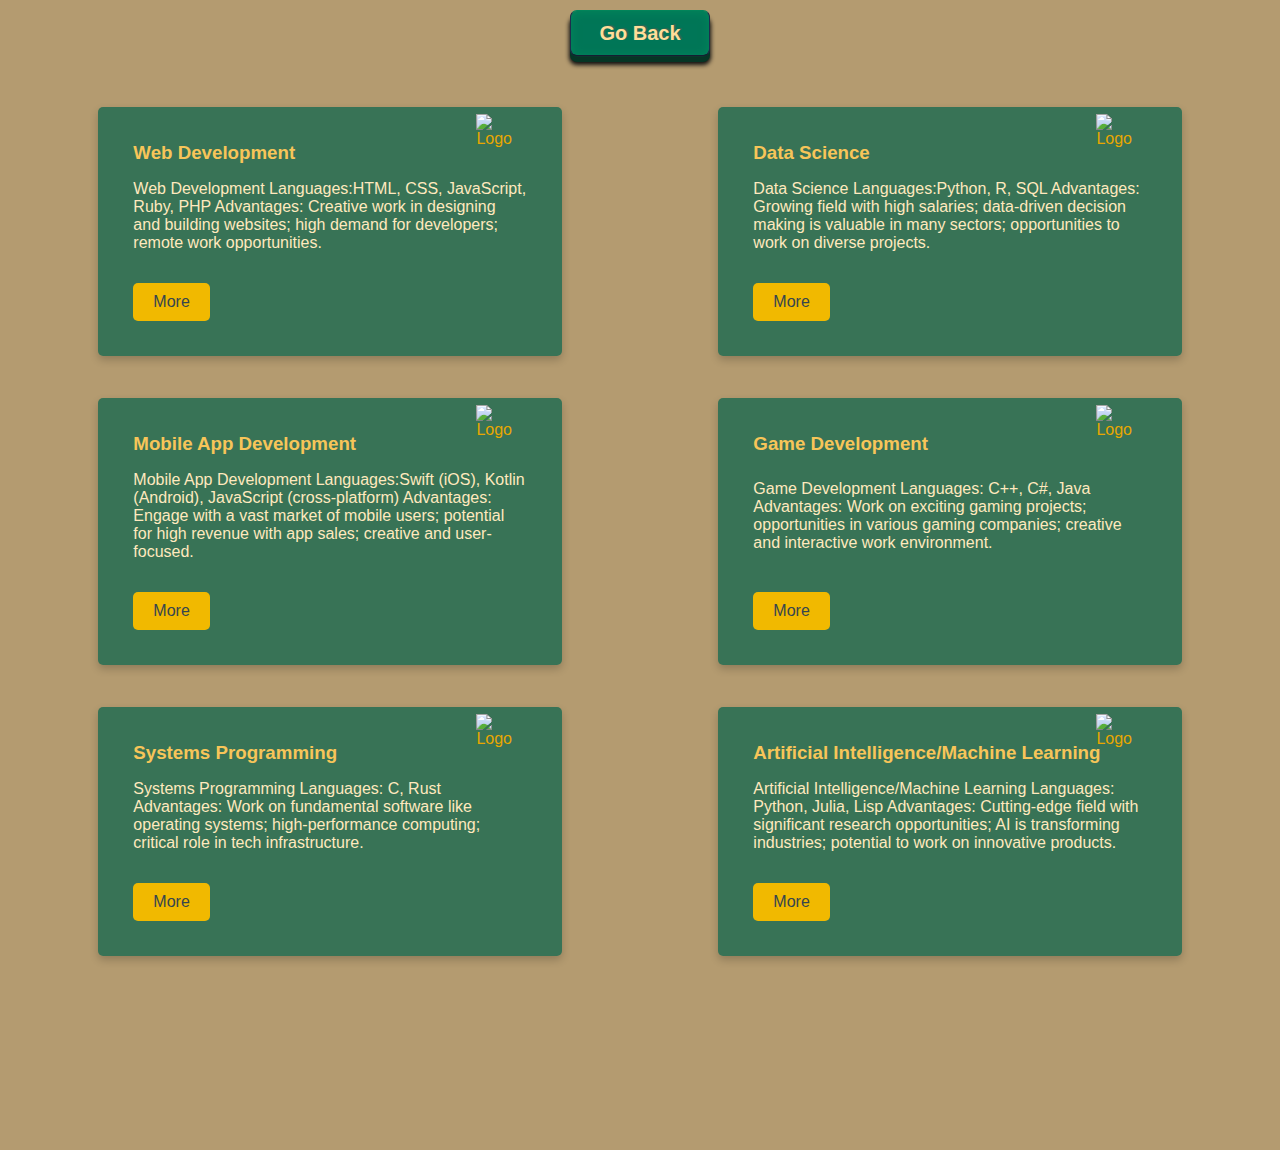
==== cards.html @ dcc04905 "main codes" ====
<!DOCTYPE html>
<html lang="en">
<head>
<meta charset="UTF-8">
<meta name="viewport" content="width=device-width, initial-scale=1.0">
<title>Professional Cards Layout</title>
<style>
  body {
    background-color: #9b793fbe;
    margin: 0;
    padding: 0;
    font-family: 'Segoe UI', Tahoma, Geneva, Verdana, sans-serif;
  }
  .back-button-container{
    display:flex;
    justify-content: center;
    top: 0;
    right: 0;
    left: 0;
  }
  .back-button {
    background: #007657;
    border-top: 1px solid #02845a;
    border-right: 1px solid #1f2d4d;
    border-bottom: 1px solid #151e33;
    border-left: 1px solid #1f2d4d;
    -webkit-border-radius: 7px;
    -moz-border-radius: 7px;
    border-radius: 7px;
    -webkit-box-shadow: inset 0 1px 10px 1px #005642, 0px 1px 0 #0c352d, 0 6px 0px #063525, 0 8px 4px 1px #111111;
    -moz-box-shadow: inset 0 1px 10px 1px #02845a, 0px 1px 0 #0c352d, 0 6px 0px #063525, 0 8px 4px 1px #111111;
    box-shadow: inset 0 1px 10px 1px #02845a, 0px 1px 0 #0c352d, 0 6px 0px #063525, 0 8px 4px 1px #111111;
    color: #ffdd99;
    font: bold 20px "helvetica neue", helvetica, arial, sans-serif;
    line-height: 1;
    padding: 12px 0 12px 0;
    text-align: center;
    text-shadow: 2px -1px 1px #326855;
    width: 140px;
    -webkit-background-clip: padding-box;
    margin: 10px;
  }
  
  .back-button:hover {
    -webkit-box-shadow: inset 0 0px 20px 1px #00aa7a, 0px 1px 0 #0c352d, 0 6px 0px #063525, 0 8px 4px 1px #111111;
    -moz-box-shadow: inset 0 0px 20px 1px #00aa7a, 0px 1px 0 #0c352d, 0 6px 0px #063525, 0 8px 4px 1px #111111;
    box-shadow: inset 0 0px 20px 1px #00aa7a, 0px 1px 0 #0c352d, 0 6px 0px #063525, 0 8px 4px 1px #111111;
    cursor: pointer;
}

  .back-button:active{
    -webkit-box-shadow: inset 0 1px 10px 1px #02845a, 0 1px 0 #0c352d, 0 2px 0 #063525, 0 4px 3px 0 #111111;
    -moz-box-shadow: inset 0 1px 10px 1px #02845a, 0 1px 0 #0c352d, 0 2px 0 #063525, 0 4px 3px 0 #111111;
    box-shadow: inset 0 1px 10px 1px #02845a, 0 1px 0 #0c352d, 0 2px 0 #063525, 0 4px 3px 0 #111111;
    transform: translateY(4px);
  }

  .background-picture{
    background-image: url(https://images.unsplash.com/photo-1584907797015-7554cd315667?q=80&w=1776&auto=format&fit=crop&ixlib=rb-4.0.3&ixid=M3wxMjA3fDB8MHxwaG90by1wYWdlfHx8fGVufDB8fHx8fA%3D%3D);
    background-repeat: no-repeat;
    background-size: 100%;
    opacity: 0.7;
    top: 0;
    left: 0;
    bottom: 0;
    right: 0;
    position: absolute;
    background-position: center;
    z-index: -1;
    margin-top: 70px;
    height: 120%;
    
  }

  .card-container {
    display: flex;
    flex-wrap: wrap;
    justify-content: space-around;
    padding: 20px;
  }
  .card {
    background-color: #216b51d8; 
    color: #e9a700; 
    margin: 21px;
    padding: 35px;
    width: calc(33.333% - 20px);
    box-shadow: 0 4px 8px 0 rgba(0,0,0,0.2);
    transition: 0.3s;
    border-radius: 5px;
    position: relative;
    display: flex;
    flex-direction: column;
    justify-content: space-between;
  }
  .card img {
    width: 50px;
    height: 50px;
    position: absolute;
    top: 7px;
    left: 87%;
    transform: translateX(-50%);
  }
  .card h3 {
    color: #f7c559; 
    margin: 0;
  }
  .card p {
    font-size: 16px;
    color: #ffe9be;
  }
  .card button {
    background-color: #f1b900;
    border: none;
    color: #36454F;
    padding: 10px 20px;
    text-align: center;
    text-decoration: none;
    display: inline-block;
    font-size: 16px;
    margin-top: 15px;
    cursor: pointer;
    border-radius: 5px;
    align-self: center;
  }
  .card button:hover {
    background-color: #FFEA00;
  }
</style>
</head>
<body>

    <div class="back-button-container"><button class="back-button" onclick="history.back()">Go Back</button>
    </div>
    <div class="background-picture"></div>

<div class="card-container">
  <div class="card">
    <img src="https://www.freepnglogos.com/uploads/javascript-png/png-javascript-badge-picture-8.png" alt="Logo">
    <h3>Web Development</h3>
    <p>Web Development Languages:HTML, CSS, JavaScript, Ruby, PHP Advantages: Creative work in designing and building websites; high demand for developers; remote work opportunities.
    </p>
    <a href="moremain.html"><button>More</button></a>
  </div>
  <div class="card">
    <img src="https://freepngimg.com/thumb/python_logo/6-2-python-logo-free-png-image.png" alt="Logo">
    <h3>Data Science</h3>
    <p>Data Science Languages:Python, R, SQL Advantages: Growing field with high salaries; data-driven decision making is valuable in many sectors; opportunities to work on diverse projects.
    </p>
    <a href="moremain.html"><button>More</button></a>
  </div>
  <div class="card">
    <img src="https://static-00.iconduck.com/assets.00/kotlin-icon-1024x1024-x00xpx34.png" alt="Logo">
    <h3>Mobile App Development</h3>
    <p>Mobile App Development Languages:Swift (iOS), Kotlin (Android), JavaScript (cross-platform) Advantages: Engage with a vast market of mobile users; potential for high revenue with app sales; creative and user-focused.
    </p>
    <a href="moremain.html"><button>More</button></a>
  </div>
  <div class="card">
    <img src="https://static-00.iconduck.com/assets.00/c-sharp-c-icon-1822x2048-wuf3ijab.png" alt="Logo">
    <h3>Game Development</h3>
    <p>Game Development Languages: C++, C#, Java Advantages: Work on exciting gaming projects; opportunities in various gaming companies; creative and interactive work environment.
    </p>
    <a href="moremain.html"><button>More</button></a>
  </div>
  <div class="card">
    <img src="https://upload.wikimedia.org/wikipedia/commons/thumb/1/18/C_Programming_Language.svg/695px-C_Programming_Language.svg.png" alt="Logo">
    <h3>Systems Programming</h3>
    <p>Systems Programming Languages: C, Rust Advantages: Work on fundamental software like operating systems; high-performance computing; critical role in tech infrastructure.

    </p>
    <a href="moremain.html"><button>More</button></a>
  </div>
  <div class="card">
    <img src="https://docs.julialang.org/en/v1/assets/logo.svg" alt="Logo">
    <h3>Artificial Intelligence/Machine Learning</h3>
    <p>Artificial Intelligence/Machine Learning Languages: Python, Julia, Lisp Advantages: Cutting-edge field with significant research opportunities; AI is transforming industries; potential to work on innovative products.</p>
    <a href="moremain.html"><button>More</button></a>
  </div>
</div>

</body>
</html>
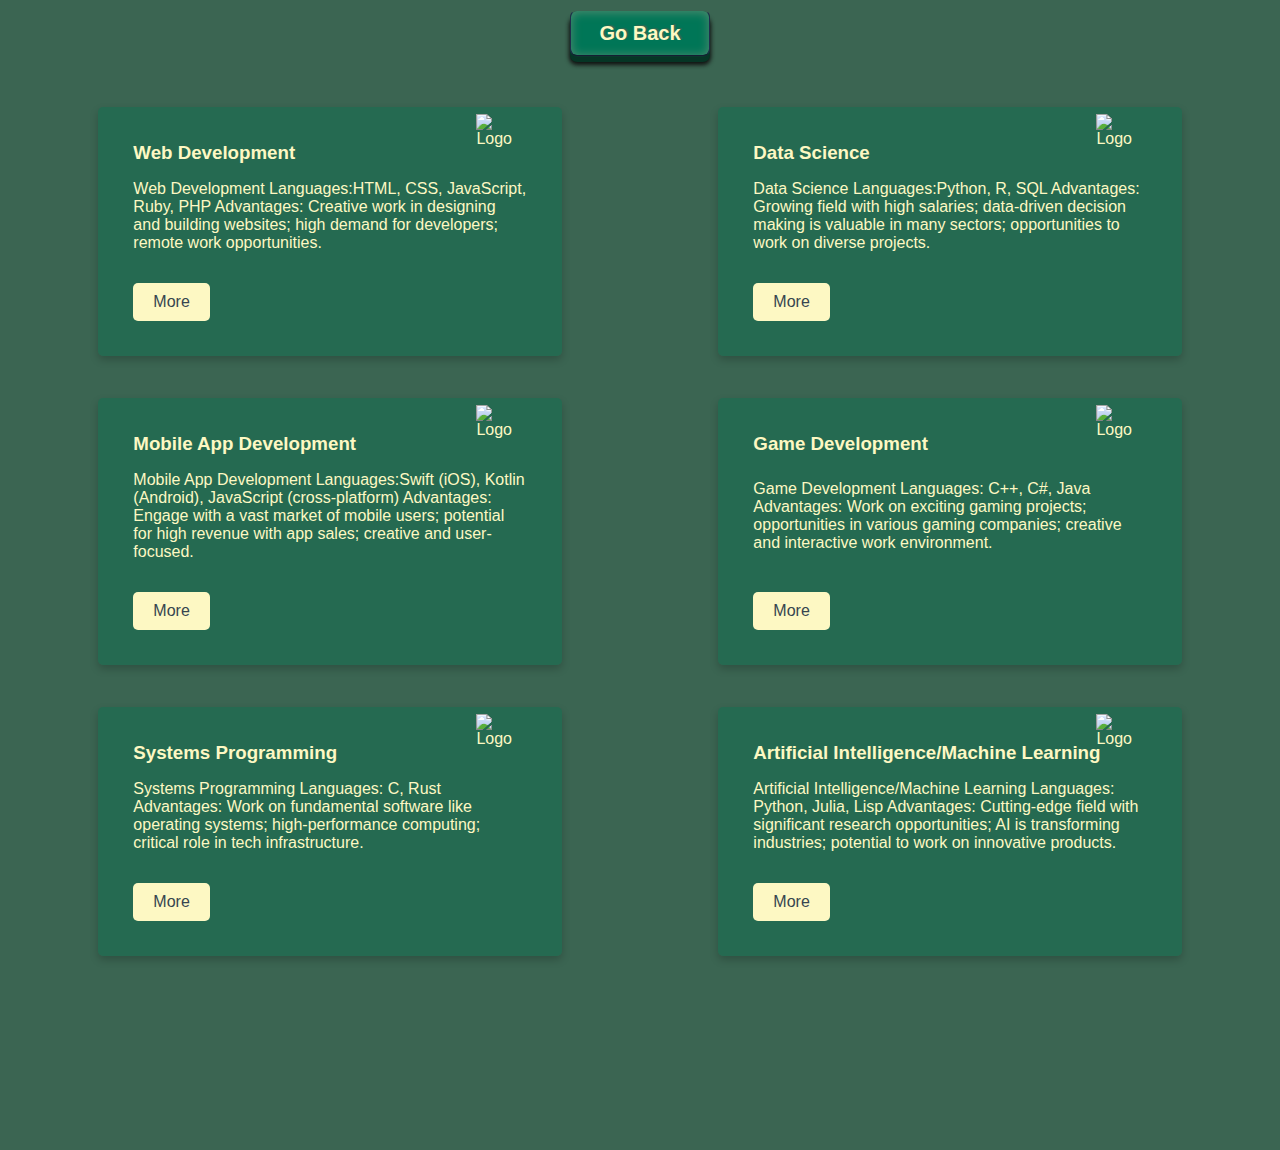
==== commit ab2e48de: "CSS styles enhanced" ====
--- a/cards.html
+++ b/cards.html
@@ -3,129 +3,8 @@
 <head>
 <meta charset="UTF-8">
 <meta name="viewport" content="width=device-width, initial-scale=1.0">
-<title>Professional Cards Layout</title>
-<style>
-  body {
-    background-color: #9b793fbe;
-    margin: 0;
-    padding: 0;
-    font-family: 'Segoe UI', Tahoma, Geneva, Verdana, sans-serif;
-  }
-  .back-button-container{
-    display:flex;
-    justify-content: center;
-    top: 0;
-    right: 0;
-    left: 0;
-  }
-  .back-button {
-    background: #007657;
-    border-top: 1px solid #02845a;
-    border-right: 1px solid #1f2d4d;
-    border-bottom: 1px solid #151e33;
-    border-left: 1px solid #1f2d4d;
-    -webkit-border-radius: 7px;
-    -moz-border-radius: 7px;
-    border-radius: 7px;
-    -webkit-box-shadow: inset 0 1px 10px 1px #005642, 0px 1px 0 #0c352d, 0 6px 0px #063525, 0 8px 4px 1px #111111;
-    -moz-box-shadow: inset 0 1px 10px 1px #02845a, 0px 1px 0 #0c352d, 0 6px 0px #063525, 0 8px 4px 1px #111111;
-    box-shadow: inset 0 1px 10px 1px #02845a, 0px 1px 0 #0c352d, 0 6px 0px #063525, 0 8px 4px 1px #111111;
-    color: #ffdd99;
-    font: bold 20px "helvetica neue", helvetica, arial, sans-serif;
-    line-height: 1;
-    padding: 12px 0 12px 0;
-    text-align: center;
-    text-shadow: 2px -1px 1px #326855;
-    width: 140px;
-    -webkit-background-clip: padding-box;
-    margin: 10px;
-  }
-  
-  .back-button:hover {
-    -webkit-box-shadow: inset 0 0px 20px 1px #00aa7a, 0px 1px 0 #0c352d, 0 6px 0px #063525, 0 8px 4px 1px #111111;
-    -moz-box-shadow: inset 0 0px 20px 1px #00aa7a, 0px 1px 0 #0c352d, 0 6px 0px #063525, 0 8px 4px 1px #111111;
-    box-shadow: inset 0 0px 20px 1px #00aa7a, 0px 1px 0 #0c352d, 0 6px 0px #063525, 0 8px 4px 1px #111111;
-    cursor: pointer;
-}
-
-  .back-button:active{
-    -webkit-box-shadow: inset 0 1px 10px 1px #02845a, 0 1px 0 #0c352d, 0 2px 0 #063525, 0 4px 3px 0 #111111;
-    -moz-box-shadow: inset 0 1px 10px 1px #02845a, 0 1px 0 #0c352d, 0 2px 0 #063525, 0 4px 3px 0 #111111;
-    box-shadow: inset 0 1px 10px 1px #02845a, 0 1px 0 #0c352d, 0 2px 0 #063525, 0 4px 3px 0 #111111;
-    transform: translateY(4px);
-  }
-
-  .background-picture{
-    background-image: url(https://images.unsplash.com/photo-1584907797015-7554cd315667?q=80&w=1776&auto=format&fit=crop&ixlib=rb-4.0.3&ixid=M3wxMjA3fDB8MHxwaG90by1wYWdlfHx8fGVufDB8fHx8fA%3D%3D);
-    background-repeat: no-repeat;
-    background-size: 100%;
-    opacity: 0.7;
-    top: 0;
-    left: 0;
-    bottom: 0;
-    right: 0;
-    position: absolute;
-    background-position: center;
-    z-index: -1;
-    margin-top: 70px;
-    height: 120%;
-    
-  }
-
-  .card-container {
-    display: flex;
-    flex-wrap: wrap;
-    justify-content: space-around;
-    padding: 20px;
-  }
-  .card {
-    background-color: #216b51d8; 
-    color: #e9a700; 
-    margin: 21px;
-    padding: 35px;
-    width: calc(33.333% - 20px);
-    box-shadow: 0 4px 8px 0 rgba(0,0,0,0.2);
-    transition: 0.3s;
-    border-radius: 5px;
-    position: relative;
-    display: flex;
-    flex-direction: column;
-    justify-content: space-between;
-  }
-  .card img {
-    width: 50px;
-    height: 50px;
-    position: absolute;
-    top: 7px;
-    left: 87%;
-    transform: translateX(-50%);
-  }
-  .card h3 {
-    color: #f7c559; 
-    margin: 0;
-  }
-  .card p {
-    font-size: 16px;
-    color: #ffe9be;
-  }
-  .card button {
-    background-color: #f1b900;
-    border: none;
-    color: #36454F;
-    padding: 10px 20px;
-    text-align: center;
-    text-decoration: none;
-    display: inline-block;
-    font-size: 16px;
-    margin-top: 15px;
-    cursor: pointer;
-    border-radius: 5px;
-    align-self: center;
-  }
-  .card button:hover {
-    background-color: #FFEA00;
-  }
-</style>
+<title>Cards</title>
+<link rel="stylesheet" href="css/cardsstyle.css">
 </head>
 <body>
 
--- a/css/cardsstyle.css
+++ b/css/cardsstyle.css
@@ -0,0 +1,120 @@
+body {
+    background-color: #3B6552;
+    margin: 0;
+    padding: 0;
+    font-family: 'Segoe UI', Tahoma, Geneva, Verdana, sans-serif;
+  }
+  .back-button-container{
+    display:flex;
+    justify-content: center;
+    top: 0;
+    right: 0;
+    left: 0;
+  }
+  .back-button {
+    background: #007657;
+    border-top: 1px solid #3B6552;
+    border-right: 1px solid #1f2d4d;
+    border-bottom: 1px solid #151e33;
+    border-left: 1px solid #1f2d4d;
+    -webkit-border-radius: 7px;
+    -moz-border-radius: 7px;
+    border-radius: 7px;
+    -webkit-box-shadow: inset 0 1px 10px 1px #4a8a6d, 0px 1px 0 #0c352d, 0 6px 0px #063525, 0 8px 4px 1px #111111;
+    -moz-box-shadow: inset 0 1px 10px 1px #4a8a6d, 0px 1px 0 #0c352d, 0 6px 0px #063525, 0 8px 4px 1px #111111;
+    box-shadow: inset 0 1px 10px 1px #4a8a6d, 0px 1px 0 #0c352d, 0 6px 0px #063525, 0 8px 4px 1px #111111;
+    color: #FDF8C3;
+    font: bold 20px "helvetica neue", helvetica, arial, sans-serif;
+    line-height: 1;
+    padding: 12px 0 12px 0;
+    text-align: center;
+    text-shadow: 2px -1px 1px #326855;
+    width: 140px;
+    -webkit-background-clip: padding-box;
+    margin: 10px;
+  }
+  
+  .back-button:hover {
+    -webkit-box-shadow: inset 0 0px 20px 1px #00aa7a, 0px 1px 0 #0c352d, 0 6px 0px #063525, 0 8px 4px 1px #111111;
+    -moz-box-shadow: inset 0 0px 20px 1px #00aa7a, 0px 1px 0 #0c352d, 0 6px 0px #063525, 0 8px 4px 1px #111111;
+    box-shadow: inset 0 0px 20px 1px #00aa7a, 0px 1px 0 #0c352d, 0 6px 0px #063525, 0 8px 4px 1px #111111;
+    cursor: pointer;
+}
+
+  .back-button:active{
+    -webkit-box-shadow: inset 0 1px 10px 1px #4a8a6d, 0 1px 0 #0c352d, 0 2px 0 #063525, 0 4px 3px 0 #111111;
+    -moz-box-shadow: inset 0 1px 10px 1px #4a8a6d, 0 1px 0 #0c352d, 0 2px 0 #063525, 0 4px 3px 0 #111111;
+    box-shadow: inset 0 1px 10px 1px #4a8a6d, 0 1px 0 #0c352d, 0 2px 0 #063525, 0 4px 3px 0 #111111;
+    transform: translateY(4px);
+  }
+
+  .background-picture{
+    background-image: url(https://images.unsplash.com/photo-1584907797015-7554cd315667?q=80&w=1776&auto=format&fit=crop&ixlib=rb-4.0.3&ixid=M3wxMjA3fDB8MHxwaG90by1wYWdlfHx8fGVufDB8fHx8fA%3D%3D);
+    background-repeat: no-repeat;
+    background-size: 100%;
+    opacity: 0.7;
+    top: 0;
+    left: 0;
+    bottom: 0;
+    right: 0;
+    position: absolute;
+    background-position: center;
+    z-index: -1;
+    margin-top: 70px;
+    height: 120%;
+    
+  }
+
+  .card-container {
+    display: flex;
+    flex-wrap: wrap;
+    justify-content: space-around;
+    padding: 20px;
+  }
+  .card {
+    background-color: #216b51d8; 
+    color: #FDF8C3; 
+    margin: 21px;
+    padding: 35px;
+    width: calc(33.333% - 20px);
+    box-shadow: 0 4px 8px 0 rgba(0,0,0,0.2);
+    transition: 0.3s;
+    border-radius: 5px;
+    position: relative;
+    display: flex;
+    flex-direction: column;
+    justify-content: space-between;
+  }
+  .card img {
+    width: 50px;
+    height: 50px;
+    position: absolute;
+    top: 7px;
+    left: 87%;
+    transform: translateX(-50%);
+  }
+  .card h3 {
+    color: #FDF8C3; 
+    margin: 0;
+  }
+  .card p {
+    font-size: 16px;
+    color: #FDF8C3;
+  }
+  .card button {
+    background-color: #FDF8C3;
+    border: none;
+    color: #36454F;
+    padding: 10px 20px;
+    text-align: center;
+    text-decoration: none;
+    display: inline-block;
+    font-size: 16px;
+    margin-top: 15px;
+    cursor: pointer;
+    border-radius: 5px;
+    align-self: center;
+  }
+  .card button:hover {
+    background-color: #fff47d;
+  }